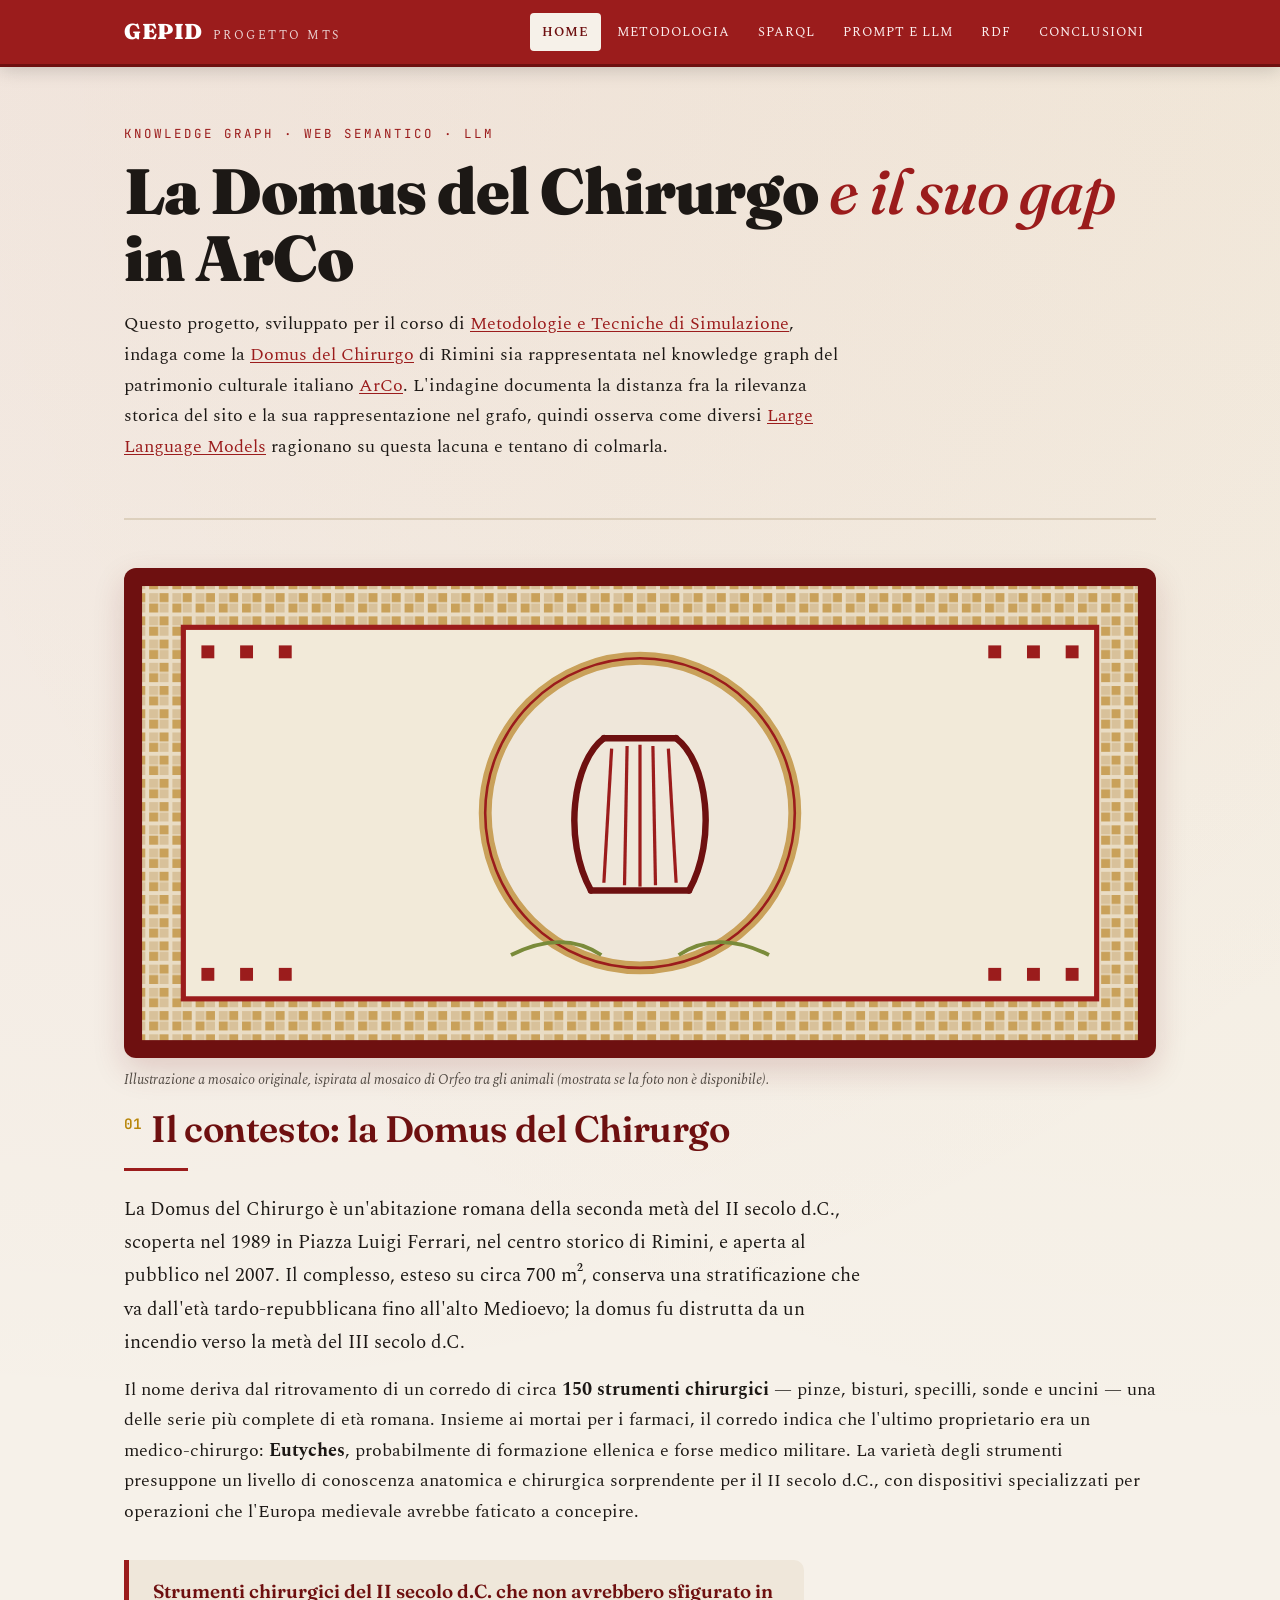
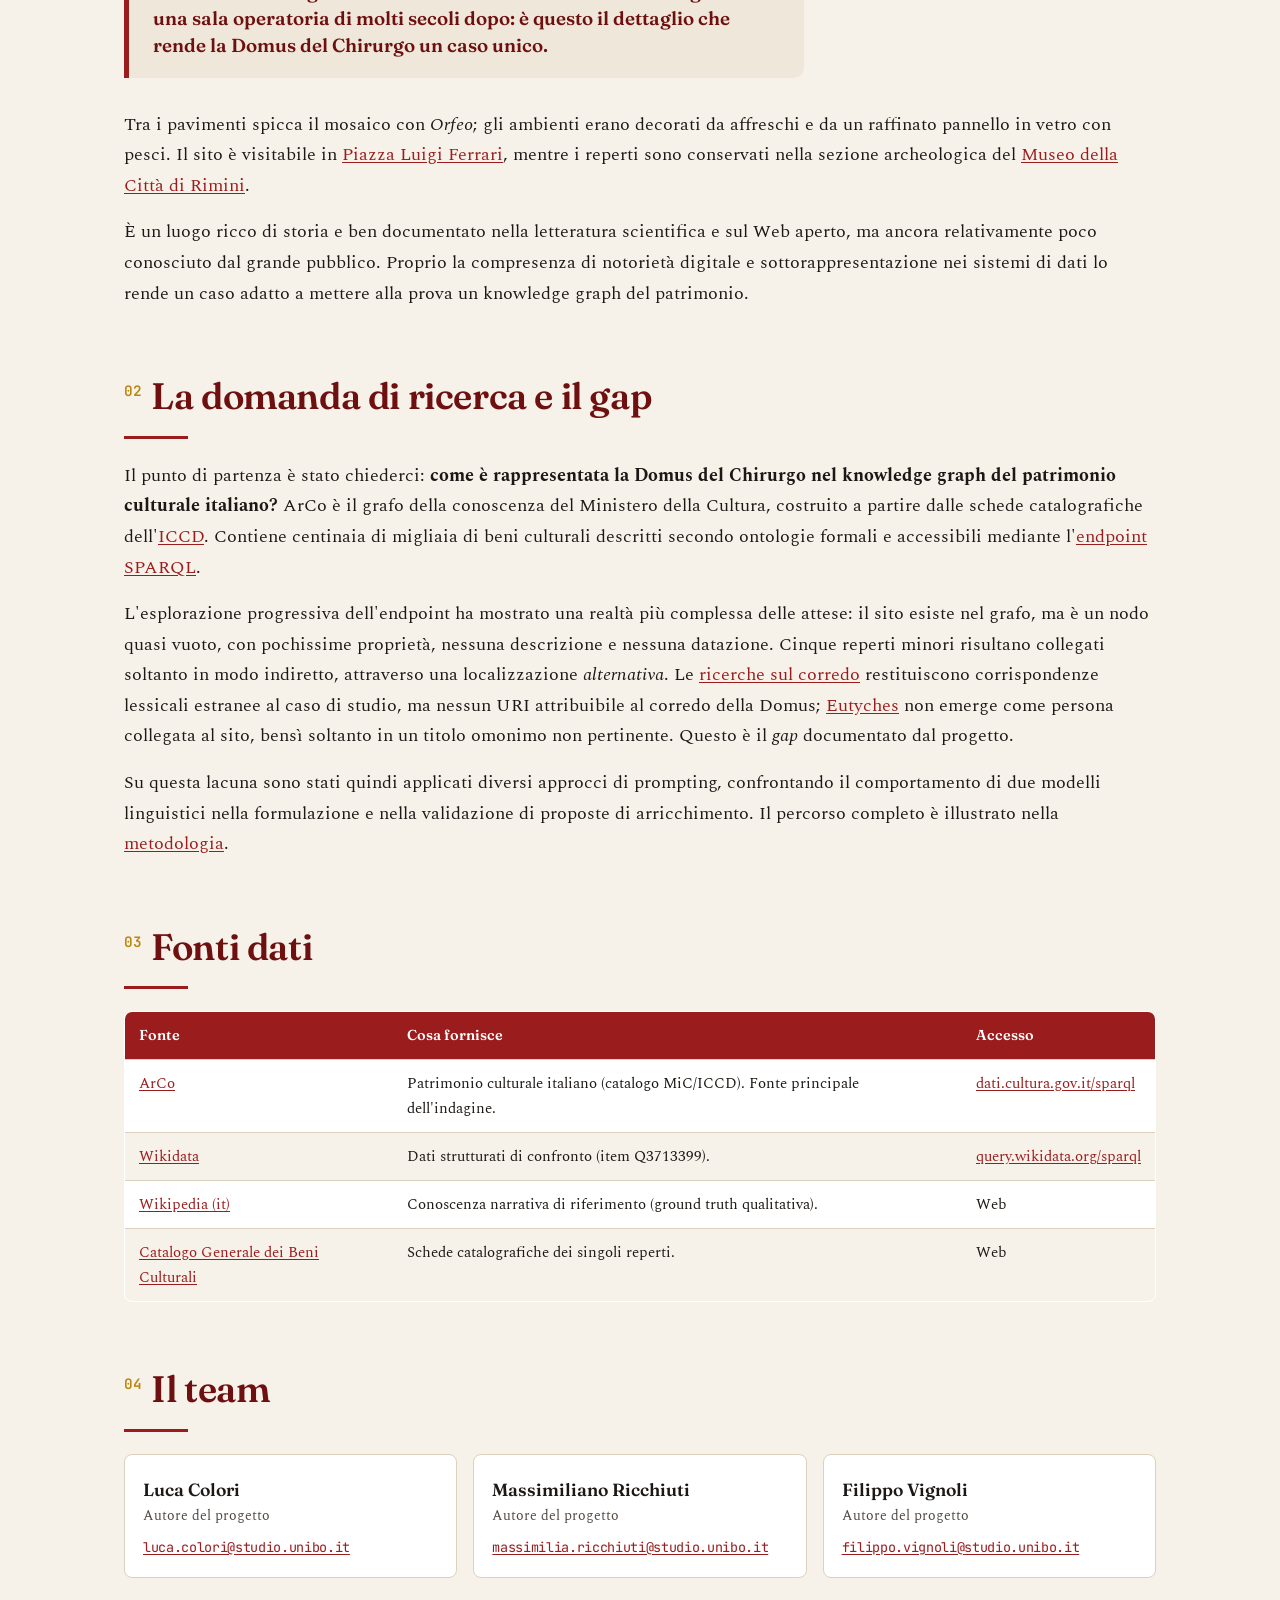
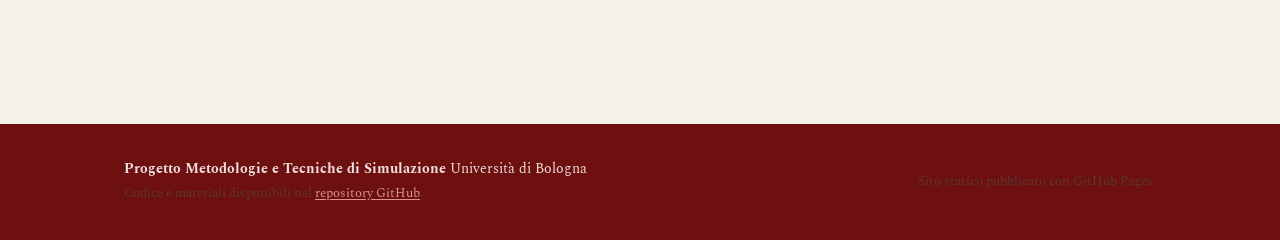
==== index.html @ 4697ddb0 "Add files via upload" ====
<!DOCTYPE html>
<html lang="it">
<head>
  <meta charset="UTF-8">
  <meta name="viewport" content="width=device-width, initial-scale=1.0">
  <title>Progetto GEPID — Home</title>
  <meta name="description" content="Progetto GEPID: la Domus del Chirurgo di Rimini nel knowledge graph ArCo, fra lacune di rappresentazione e Large Language Models.">
  <link rel="stylesheet" href="styles.css">
  <style>
    .intro-lead {
      font-size: 1.18rem;
      line-height: 1.75;
      max-width: 740px;
      color: var(--ink);
    }
    .intro-lead em { color: var(--red-deep); font-style: normal; font-weight: 600; }
    .pull {
      border-left: 5px solid var(--red);
      padding: 18px 24px;
      margin: 32px 0;
      background: var(--paper-2);
      border-radius: 0 10px 10px 0;
      font-size: 1.18rem;
      font-family: var(--display);
      font-weight: 600;
      color: var(--red-deep);
      line-height: 1.45;
      max-width: 680px;
    }
    .domus-figure { margin: 10px 0 6px; }
    .domus-figure img {
      width: 100%; height: auto; max-height: 440px; object-fit: cover;
      border-radius: 12px; display: block;
      box-shadow: 0 12px 32px rgba(110,16,16,.16);
    }
    .domus-figure svg { width: 100%; height: auto; border-radius: 12px; display: block; box-shadow: 0 12px 32px rgba(110,16,16,.16); }
    .domus-figure figcaption {
      font-size: .86rem; color: var(--ink-soft); margin-top: 10px; font-style: italic;
      max-width: 740px;
    }
    .domus-figure figcaption a { font-style: normal; }
  </style>
</head>
<body>
  <a class="skip-link" href="#main-content">Salta al contenuto</a>
  <header class="topbar">
    <div class="topbar-inner">
      <a class="brand" href="index.html"><span class="mark">GEPID</span><span class="sub">Progetto MTS</span></a>
      <button class="nav-toggle" type="button" aria-label="Apri menu">☰</button>
      <nav class="nav" aria-label="Navigazione principale">
        <a href="index.html">Home</a>
        <a href="methodology.html">Metodologia</a>
        <a href="sparql.html">SPARQL</a>
        <a href="prompts.html">Prompt e LLM</a>
        <a href="rdf.html" aria-label="Arricchimento RDF">RDF</a>
        <a href="conclusions.html">Conclusioni</a>
      </nav>
    </div>
  </header>

  <main id="main-content">
    <section class="hero">
      <p class="eyebrow">Knowledge Graph · Web Semantico · LLM</p>
      <h1>La Domus del Chirurgo <span class="accent">e il suo gap</span> in ArCo</h1>
      <p class="lede">
        Questo progetto, sviluppato per il corso di
        <a href="https://www.unibo.it/it/studiare/insegnamenti-competenze-trasversali-moocs/insegnamenti/insegnamento/2025/483945" target="_blank" rel="noopener">Metodologie e Tecniche di Simulazione</a>,
        indaga come la <a href="https://it.wikipedia.org/wiki/Domus_del_chirurgo" target="_blank" rel="noopener">Domus del Chirurgo</a>
        di Rimini sia rappresentata nel knowledge graph del patrimonio culturale italiano
        <a href="https://w3id.org/arco" target="_blank" rel="noopener">ArCo</a>.
        L'indagine documenta la distanza fra la rilevanza storica del sito e la sua rappresentazione nel grafo,
        quindi osserva come diversi
        <a href="https://it.wikipedia.org/wiki/Modello_linguistico_di_grandi_dimensioni" target="_blank" rel="noopener">Large Language Models</a>
        ragionano su questa lacuna e tentano di colmarla.
      </p>
    </section>

    <!-- Se la foto non si carica, compare automaticamente l'illustrazione a mosaico originale. -->
    <figure class="domus-figure" id="domus-photo">
      <img
        src="https://commons.wikimedia.org/wiki/Special:FilePath/Domus%20del%20chirurgo,%20mosaico%20di%20%22Orfeo%20tra%20gli%20animali%22.jpg?width=1200"
        alt="Il mosaico di Orfeo tra gli animali nella Domus del Chirurgo di Rimini"
        loading="lazy"
        onerror="document.getElementById('domus-photo').style.display='none';document.getElementById('domus-illus').style.display='block';">
      <figcaption>
        Il mosaico di <em>Orfeo tra gli animali</em>, nella stanza-studio dove fu rinvenuto il ricco corredo chirurgico.
        Foto di <a href="https://commons.wikimedia.org/wiki/User:Fringio" target="_blank" rel="noopener">Fringio</a>,
        <a href="https://commons.wikimedia.org/wiki/File:Domus_del_chirurgo,_mosaico_di_%22Orfeo_tra_gli_animali%22.jpg" target="_blank" rel="noopener">Wikimedia Commons</a>,
        licenza <a href="https://creativecommons.org/licenses/by-sa/4.0/" target="_blank" rel="license noopener">CC BY-SA 4.0</a>.
      </figcaption>
    </figure>

    <figure class="domus-figure" id="domus-illus" style="display:none;">
      <svg viewBox="0 0 800 380" xmlns="http://www.w3.org/2000/svg" role="img" aria-label="Illustrazione a mosaico con lira, ispirata al mosaico di Orfeo">
        <defs>
          <pattern id="tess" width="18" height="18" patternUnits="userSpaceOnUse">
            <rect width="18" height="18" fill="#e9dcc4"/>
            <rect x="1.5" y="1.5" width="7" height="7" fill="#d8c19a"/>
            <rect x="9.5" y="9.5" width="7" height="7" fill="#d8c19a"/>
            <rect x="9.5" y="1.5" width="7" height="7" fill="#c9a15a"/>
            <rect x="1.5" y="9.5" width="7" height="7" fill="#c9a15a"/>
          </pattern>
        </defs>
        <rect x="0" y="0" width="800" height="380" fill="#6e1010"/>
        <rect x="14" y="14" width="772" height="352" fill="url(#tess)"/>
        <rect x="46" y="46" width="708" height="288" fill="#f2ead9" stroke="#9b1c1c" stroke-width="4"/>
        <g fill="#9b1c1c">
          <rect x="60" y="60" width="10" height="10"/><rect x="90" y="60" width="10" height="10"/><rect x="120" y="60" width="10" height="10"/>
          <rect x="670" y="60" width="10" height="10"/><rect x="700" y="60" width="10" height="10"/><rect x="730" y="60" width="10" height="10"/>
          <rect x="60" y="310" width="10" height="10"/><rect x="90" y="310" width="10" height="10"/><rect x="120" y="310" width="10" height="10"/>
          <rect x="670" y="310" width="10" height="10"/><rect x="700" y="310" width="10" height="10"/><rect x="730" y="310" width="10" height="10"/>
        </g>
        <circle cx="400" cy="190" r="120" fill="#efe7da" stroke="#c9a15a" stroke-width="10"/>
        <circle cx="400" cy="190" r="120" fill="none" stroke="#9b1c1c" stroke-width="2"/>
        <g stroke="#6e1010" stroke-width="5" fill="none" stroke-linecap="round">
          <path d="M362 250 C 340 210, 348 150, 372 132"/>
          <path d="M438 250 C 460 210, 452 150, 428 132"/>
          <line x1="372" y1="132" x2="428" y2="132"/>
          <line x1="362" y1="250" x2="438" y2="250"/>
        </g>
        <g stroke="#9b1c1c" stroke-width="2.5">
          <line x1="378" y1="140" x2="372" y2="244"/>
          <line x1="390" y1="138" x2="388" y2="246"/>
          <line x1="400" y1="137" x2="400" y2="247"/>
          <line x1="410" y1="138" x2="412" y2="246"/>
          <line x1="422" y1="140" x2="428" y2="244"/>
        </g>
        <g stroke="#7a8b3a" stroke-width="3" fill="#8aa043">
          <path d="M300 300 q 40 -20 70 0" fill="none"/>
          <path d="M500 300 q -40 -20 -70 0" fill="none"/>
        </g>
      </svg>
      <figcaption>Illustrazione a mosaico originale, ispirata al mosaico di Orfeo tra gli animali (mostrata se la foto non è disponibile).</figcaption>
    </figure>

    <section id="contesto">
      <h2><span class="num">01</span>Il contesto: la Domus del Chirurgo</h2>
      <hr class="rule">
      <p class="intro-lead">
        La Domus del Chirurgo è un'abitazione romana della seconda metà del II secolo d.C., scoperta nel 1989
        in Piazza Luigi Ferrari, nel centro storico di Rimini, e aperta al pubblico nel 2007. Il complesso,
        esteso su circa 700 m², conserva una stratificazione che va dall'età tardo-repubblicana fino
        all'alto Medioevo; la domus fu distrutta da un incendio verso la metà del III secolo d.C.
      </p>
      <p>
        Il nome deriva dal ritrovamento di un corredo di circa <strong>150 strumenti chirurgici</strong> —
        pinze, bisturi, specilli, sonde e uncini — una delle serie più complete di età romana.
        Insieme ai mortai per i farmaci, il corredo indica che l'ultimo proprietario era un medico-chirurgo:
        <strong>Eutyches</strong>, probabilmente di formazione ellenica e forse medico militare.
        La varietà degli strumenti presuppone un livello di conoscenza anatomica e chirurgica sorprendente
        per il II secolo d.C., con dispositivi specializzati per operazioni che l'Europa medievale avrebbe
        faticato a concepire.
      </p>

      <div class="pull">
        Strumenti chirurgici del II secolo d.C. che non avrebbero sfigurato in una sala operatoria
        di molti secoli dopo: è questo il dettaglio che rende la Domus del Chirurgo un caso unico.
      </div>

      <p>
        Tra i pavimenti spicca il mosaico con <em>Orfeo</em>; gli ambienti erano decorati da affreschi
        e da un raffinato pannello in vetro con pesci. Il sito è visitabile in
        <a href="https://www.comune.rimini.it/vivere-il-comune/luoghi/area-archeologica/domus-del-chirurgo" target="_blank" rel="noopener">Piazza Luigi Ferrari</a>,
        mentre i reperti sono conservati nella sezione archeologica del
        <a href="https://musei.comune.rimini.it/it/musei/museo-della-citta" target="_blank" rel="noopener">Museo della Città di Rimini</a>.
      </p>
      <p>
        È un luogo ricco di storia e ben documentato nella letteratura scientifica e sul Web aperto, ma
        ancora relativamente poco conosciuto dal grande pubblico. Proprio la compresenza di notorietà digitale
        e sottorappresentazione nei sistemi di dati lo rende un caso adatto a mettere alla prova un knowledge graph
        del patrimonio.
      </p>
    </section>

    <section id="progetto">
      <h2><span class="num">02</span>La domanda di ricerca e il gap</h2>
      <hr class="rule">
      <p>
        Il punto di partenza è stato chiederci: <strong>come è rappresentata la Domus del Chirurgo
        nel knowledge graph del patrimonio culturale italiano?</strong>
        ArCo è il grafo della conoscenza del Ministero della Cultura, costruito a partire dalle schede
        catalografiche dell'<a href="https://www.iccd.beniculturali.it" target="_blank" rel="noopener">ICCD</a>.
        Contiene centinaia di migliaia di beni culturali descritti secondo ontologie formali e accessibili mediante
        l'<a href="https://dati.cultura.gov.it/sparql" target="_blank" rel="noopener">endpoint SPARQL</a>.
      </p>
      <p>
        L'esplorazione progressiva dell'endpoint ha mostrato una realtà più complessa delle attese:
        il sito esiste nel grafo, ma è un nodo quasi vuoto, con pochissime proprietà, nessuna descrizione
        e nessuna datazione. Cinque reperti minori risultano collegati soltanto in modo indiretto,
        attraverso una localizzazione <em>alternativa</em>. Le <a href="sparql.html#q4">ricerche sul corredo</a> restituiscono
        corrispondenze lessicali estranee al caso di studio, ma nessun URI attribuibile al corredo della Domus; <a href="sparql.html#q6">Eutyches</a> non emerge come
        persona collegata al sito, bensì soltanto in un titolo omonimo non pertinente.
        Questo è il <em>gap</em> documentato dal progetto.
      </p>
      <p>
        Su questa lacuna sono stati quindi applicati diversi approcci di prompting, confrontando il comportamento
        di due modelli linguistici nella formulazione e nella validazione di proposte di arricchimento.
        Il percorso completo è illustrato nella <a href="methodology.html">metodologia</a>.
      </p>
    </section>

    <section id="fonti">
      <h2><span class="num">03</span>Fonti dati</h2>
      <hr class="rule">
      <div class="table-wrap">
        <table>
          <thead><tr><th>Fonte</th><th>Cosa fornisce</th><th>Accesso</th></tr></thead>
          <tbody>
            <tr>
              <td><a href="https://w3id.org/arco" target="_blank" rel="noopener">ArCo</a></td>
              <td>Patrimonio culturale italiano (catalogo MiC/ICCD). Fonte principale dell'indagine.</td>
              <td><a href="https://dati.cultura.gov.it/sparql" target="_blank" rel="noopener">dati.cultura.gov.it/sparql</a></td>
            </tr>
            <tr>
              <td><a href="https://www.wikidata.org/wiki/Q3713399" target="_blank" rel="noopener">Wikidata</a></td>
              <td>Dati strutturati di confronto (item Q3713399).</td>
              <td><a href="https://query.wikidata.org/sparql" target="_blank" rel="noopener">query.wikidata.org/sparql</a></td>
            </tr>
            <tr>
              <td><a href="https://it.wikipedia.org/wiki/Domus_del_chirurgo" target="_blank" rel="noopener">Wikipedia (it)</a></td>
              <td>Conoscenza narrativa di riferimento (ground truth qualitativa).</td>
              <td>Web</td>
            </tr>
            <tr>
              <td><a href="https://catalogo.beniculturali.it/detail/ArchaeologicalProperty/0800675608" target="_blank" rel="noopener">Catalogo Generale dei Beni Culturali</a></td>
              <td>Schede catalografiche dei singoli reperti.</td>
              <td>Web</td>
            </tr>
          </tbody>
        </table>
      </div>
    </section>


    <section id="team">
      <h2><span class="num">04</span>Il team</h2>
      <hr class="rule">
      <div class="team">
        <div class="member"><div class="name">Luca Colori</div><div class="role">Autore del progetto</div><a class="member-email" href="mailto:luca.colori@studio.unibo.it">luca.colori@studio.unibo.it</a></div>
        <div class="member"><div class="name">Massimiliano Ricchiuti</div><div class="role">Autore del progetto</div><a class="member-email" href="mailto:massimilia.ricchiuti@studio.unibo.it">massimilia.ricchiuti@studio.unibo.it</a></div>
        <div class="member"><div class="name">Filippo Vignoli</div><div class="role">Autore del progetto</div><a class="member-email" href="mailto:filippo.vignoli@studio.unibo.it">filippo.vignoli@studio.unibo.it</a></div>
      </div>
    </section>
  </main>

  <footer>
    <div class="footer-inner">
      <div><strong>Progetto Metodologie e Tecniche di Simulazione</strong> Università di Bologna<br>
      <span class="small">Codice e materiali disponibili nel <a href="https://github.com/paracool/mts-unibo">repository GitHub</a>.</span></div>
      <div class="small">Sito statico pubblicato con GitHub Pages.</div>
    </div>
  </footer>
  <script src="main.js"></script>
</body>
</html>
---- styles.css ----
/* ===========================================================
   GEPID Project — shared stylesheet
   Editorial / scholarly identity in University of Bologna red
   =========================================================== */

@import url('https://fonts.googleapis.com/css2?family=Fraunces:ital,opsz,wght@0,9..144,400;0,9..144,600;0,9..144,900;1,9..144,500&family=Spectral:ital,wght@0,400;0,500;0,600;1,400&family=JetBrains+Mono:wght@400;500;700&display=swap');

:root {
  --ink:        #1c1815;
  --ink-soft:   #514a43;
  --paper:      #f6f1e9;
  --paper-2:    #efe7da;
  --line:       #ddd0bd;
  --red:        #9b1c1c;   /* UniBo oxblood */
  --red-deep:   #6e1010;
  --red-bright: #c0392b;
  --gold:       #b8860b;
  --code-bg:    #211d1a;
  --code-fg:    #f3ede3;
  --todo-bg:    #fff7d6;
  --todo-line:  #d9b94e;
  --maxw:       1080px;
  --serif:      'Spectral', Georgia, serif;
  --display:    'Fraunces', Georgia, serif;
  --mono:       'JetBrains Mono', monospace;
}

* { box-sizing: border-box; }

html { scroll-behavior: smooth; }

body {
  margin: 0;
  font-family: var(--serif);
  font-size: 18px;
  line-height: 1.7;
  color: var(--ink);
  background: var(--paper);
  background-image:
    radial-gradient(circle at 12% -10%, rgba(155,28,28,.07), transparent 45%),
    radial-gradient(circle at 100% 0%, rgba(184,134,11,.06), transparent 40%);
  -webkit-font-smoothing: antialiased;
}

/* ---------- keyboard navigation ---------- */
.skip-link {
  position: fixed;
  z-index: 100;
  top: -80px;
  left: 50%;
  transform: translateX(-50%);
  padding: 9px 16px;
  color: var(--red-deep);
  background: #fff;
  border: 2px solid var(--gold);
  border-radius: 0 0 6px 6px;
  font-family: var(--mono);
  font-size: .8rem;
  font-weight: 700;
}
.skip-link:focus { top: 0; }

/* ---------- top bar / fixed menu ---------- */
.topbar {
  position: sticky;
  top: 0;
  z-index: 50;
  background: var(--red);
  color: #fff;
  border-bottom: 3px solid var(--red-deep);
  box-shadow: 0 2px 18px rgba(0,0,0,.18);
}
.topbar-inner {
  max-width: var(--maxw);
  margin: 0 auto;
  padding: 0 24px;
  display: flex;
  align-items: center;
  justify-content: space-between;
  min-height: 64px;
}
.brand {
  display: flex;
  align-items: baseline;
  gap: 10px;
  text-decoration: none;
  color: #fff;
}
.brand .mark {
  font-family: var(--display);
  font-weight: 900;
  font-size: 1.35rem;
  letter-spacing: .5px;
}
.brand .sub {
  font-size: .72rem;
  letter-spacing: 2.5px;
  text-transform: uppercase;
  opacity: .8;
}
.nav {
  display: flex;
  gap: 4px;
  flex-wrap: nowrap;
}
.nav a {
  color: #fbeeee;
  text-decoration: none;
  font-size: .82rem;
  white-space: nowrap;
  letter-spacing: 1px;
  text-transform: uppercase;
  padding: 8px 12px;
  border-radius: 4px;
  transition: background .15s, color .15s;
}
.nav a:hover { background: rgba(255,255,255,.14); }
.nav a.active {
  background: var(--paper);
  color: var(--red-deep);
  font-weight: 600;
}
.nav-toggle {
  display: none;
  flex: 0 0 44px;
  width: 44px;
  background: transparent;
  border: 1.5px solid rgba(255,255,255,.6);
  color: #fff;
  font-size: 1.2rem;
  border-radius: 5px;
  padding: 4px 10px;
  cursor: pointer;
}

/* ---------- layout ---------- */
main {
  max-width: var(--maxw);
  margin: 0 auto;
  padding: 56px 24px 90px;
}
.lede { max-width: 720px; }

section { margin-bottom: 56px; }
section[id] { scroll-margin-top: 88px; }

/* ---------- hero ---------- */
.hero {
  border-bottom: 2px solid var(--line);
  padding-bottom: 40px;
  margin-bottom: 48px;
}
.eyebrow {
  font-family: var(--mono);
  font-size: .78rem;
  letter-spacing: 3px;
  text-transform: uppercase;
  color: var(--red);
  margin: 0 0 14px;
}
h1 {
  font-family: var(--display);
  font-weight: 900;
  font-size: clamp(2.4rem, 6vw, 4rem);
  line-height: 1.04;
  letter-spacing: -1px;
  margin: 0 0 18px;
  color: var(--ink);
}
h1 .accent { color: var(--red); font-style: italic; font-weight: 500; }

h2 {
  font-family: var(--display);
  font-weight: 600;
  font-size: clamp(1.6rem, 3.5vw, 2.3rem);
  letter-spacing: -.4px;
  margin: 0 0 8px;
  color: var(--red-deep);
}
h2 .num {
  font-family: var(--mono);
  font-size: .9rem;
  color: var(--gold);
  vertical-align: super;
  margin-right: 10px;
}
h3 {
  font-family: var(--display);
  font-weight: 600;
  font-size: 1.25rem;
  margin: 32px 0 6px;
  color: var(--ink);
}
.rule {
  width: 64px;
  height: 3px;
  background: var(--red);
  border: none;
  margin: 0 0 22px;
}

p { margin: 0 0 16px; }
a { color: var(--red); text-decoration: underline; text-underline-offset: 2px; }
a:hover { color: var(--red-bright); }
a:focus-visible,
button:focus-visible {
  outline: 3px solid var(--gold);
  outline-offset: 3px;
}

.small { color: var(--ink-soft); font-size: .88rem; }

ul, ol { padding-left: 1.3em; }
li { margin-bottom: 6px; }

/* ---------- team grid ---------- */
.team {
  display: grid;
  grid-template-columns: repeat(3, minmax(0, 1fr));
  align-items: stretch;
  gap: 16px;
  margin-top: 8px;
}
.member {
  min-width: 0;
  display: flex;
  flex-direction: column;
  justify-content: flex-start;
  background: #fff;
  border: 1px solid var(--line);
  border-radius: 8px;
  padding: 20px 18px 18px;
}
.member .name { font-family: var(--display); font-weight: 600; font-size: 1.1rem; }
.member .role { margin-bottom: 7px; font-size: .9rem; color: var(--ink-soft); }
.member-email {
  display: block;
  max-width: 100%;
  white-space: nowrap;
  font-family: var(--mono);
  font-size: clamp(.72rem, 1.15vw, .84rem);
  letter-spacing: -.025em;
}

/* ---------- cards / quick links ---------- */
.cards {
  display: grid;
  grid-template-columns: repeat(auto-fit, minmax(230px, 1fr));
  gap: 18px;
  margin-top: 26px;
}
.card {
  display: block;
  text-decoration: none;
  color: var(--ink);
  background: #fff;
  border: 1px solid var(--line);
  border-radius: 10px;
  padding: 22px;
  transition: transform .15s, box-shadow .15s, border-color .15s;
}
.card:hover {
  transform: translateY(-3px);
  box-shadow: 0 10px 26px rgba(110,16,16,.13);
  border-color: var(--red);
}
.card .k {
  font-family: var(--mono);
  font-size: .72rem;
  letter-spacing: 2px;
  color: var(--gold);
  text-transform: uppercase;
}
.card .t { font-family: var(--display); font-weight: 600; font-size: 1.25rem; margin: 4px 0 6px; color: var(--red-deep); }
.card .d { font-size: .92rem; color: var(--ink-soft); }

/* ---------- code blocks ---------- */
figure.code { margin: 22px 0; }
figure.code figcaption {
  font-family: var(--mono);
  font-size: .76rem;
  letter-spacing: 1px;
  text-transform: uppercase;
  color: var(--code-fg);
  background: var(--red-deep);
  padding: 8px 16px;
  border-radius: 8px 8px 0 0;
  display: flex;
  justify-content: space-between;
  align-items: center;
}
figure.code figcaption a {
  color: inherit;
  text-decoration-color: rgba(255,255,255,.55);
}
figure.code figcaption a:hover { color: #fff; }
figure.code figcaption .tag {
  background: rgba(255,255,255,.15);
  border-radius: 20px;
  padding: 2px 10px;
  font-size: .68rem;
}
pre {
  margin: 0;
  background: var(--code-bg);
  color: var(--code-fg);
  padding: 18px 18px;
  border-radius: 0 0 8px 8px;
  overflow-x: auto;
  font-family: var(--mono);
  font-size: .86rem;
  line-height: 1.55;
}
pre code { font-family: inherit; }
:not(pre) > code {
  font-family: var(--mono);
  font-size: .85em;
  background: var(--paper-2);
  border: 1px solid var(--line);
  border-radius: 4px;
  padding: 1px 6px;
}
.kw { color: #ff8a7a; font-weight: 700; }      /* SPARQL keywords */
.pre { color: #ffd479; }                         /* PREFIX names */
.var { color: #8fd3ff; }                         /* ?variables */
.cmt { color: #9b958b; font-style: italic; }     /* comments */
.str { color: #b6e3a6; }                         /* strings */

/* ---------- todo / placeholder callout ---------- */
.todo {
  background: var(--todo-bg);
  border: 1px dashed var(--todo-line);
  border-left: 5px solid var(--todo-line);
  border-radius: 8px;
  padding: 16px 18px;
  margin: 18px 0;
  font-size: .95rem;
}
.todo::before {
  content: "✎ DA COMPLETARE";
  display: block;
  font-family: var(--mono);
  font-size: .7rem;
  letter-spacing: 2px;
  color: #8a6d00;
  margin-bottom: 6px;
  font-weight: 700;
}
.todo p:last-child { margin-bottom: 0; }

/* ---------- info / note ---------- */
.note {
  border-left: 4px solid var(--red);
  background: var(--paper-2);
  padding: 14px 18px;
  border-radius: 0 8px 8px 0;
  margin: 18px 0;
  font-size: .96rem;
}
.note strong { color: var(--red-deep); }

/* ---------- tables ---------- */
.table-wrap { overflow-x: auto; margin: 20px 0; }
table {
  border-collapse: collapse;
  width: 100%;
  font-size: .92rem;
  background: #fff;
  border: 1px solid var(--line);
  border-radius: 8px;
  overflow: hidden;
}
th, td { text-align: left; padding: 11px 14px; border-bottom: 1px solid var(--line); vertical-align: top; }
th { background: var(--red); color: #fff; font-family: var(--display); font-weight: 600; font-size: .9rem; }
tr:last-child td { border-bottom: none; }
tr:nth-child(even) td { background: var(--paper); }

/* ---------- pill / keyword checklist ---------- */
.pills { display: flex; flex-wrap: wrap; gap: 8px; margin: 14px 0 4px; }
.pill {
  font-family: var(--mono);
  font-size: .78rem;
  background: #fff;
  border: 1px solid var(--red);
  color: var(--red-deep);
  border-radius: 20px;
  padding: 5px 13px;
}
.pill.done { background: var(--red); color: #fff; }

/* ---------- keyword rationale box ---------- */
.kwbox {
  background: #fff;
  border: 1px solid var(--line);
  border-left: 5px solid var(--gold);
  border-radius: 8px;
  padding: 14px 18px;
  margin: 0 0 20px;
}
.kwbox .lbl {
  font-family: var(--mono);
  font-size: .7rem;
  letter-spacing: 2px;
  text-transform: uppercase;
  color: var(--gold);
  display: block;
  margin-bottom: 9px;
  font-weight: 700;
}
.kwbox .why { margin: 12px 0 0; font-size: .95rem; }
.kwbox .why strong { color: var(--red-deep); }

/* ---------- run-on-endpoint link ---------- */
.runlink {
  display: inline-flex;
  align-items: center;
  gap: 8px;
  margin: 14px 0 4px;
  padding: 9px 16px;
  background: var(--red);
  color: #fff !important;
  text-decoration: none;
  border-radius: 6px;
  font-family: var(--mono);
  font-size: .78rem;
  letter-spacing: .5px;
  transition: background .15s, transform .15s;
}
.runlink:hover { background: var(--red-deep); transform: translateY(-1px); color: #fff !important; }
.runlink::before { content: "\25B6"; font-size: .65rem; }

/* ---------- verified result samples ---------- */
#query-index { scroll-margin-top: 88px; }
.result-sample {
  margin: 20px 0 14px;
  padding: 16px 18px 18px;
  background: #fff;
  border: 1px solid var(--line);
  border-top: 4px solid var(--gold);
  border-radius: 8px;
}
.result-sample-head {
  display: flex;
  flex-wrap: wrap;
  align-items: baseline;
  justify-content: space-between;
  gap: 8px 16px;
}
.result-sample-head .lbl {
  color: var(--red-deep);
  font-family: var(--mono);
  font-size: .72rem;
  font-weight: 700;
  letter-spacing: 1.8px;
  text-transform: uppercase;
}
.result-count {
  color: var(--ink-soft);
  font-family: var(--mono);
  font-size: .7rem;
}
.result-sample > .small { margin: 8px 0 0; }
.result-sample .table-wrap { margin: 13px 0 0; }
.results-table {
  min-width: 760px;
  font-size: .8rem;
  line-height: 1.4;
}
.results-table th { background: var(--red-deep); }
.results-table td { padding: 10px 12px; }
.results-table code {
  padding: 0;
  white-space: normal;
  color: inherit;
  background: transparent;
  border: 0;
  font-size: .74rem;
}
.results-table .result-uri { width: 38%; }
.results-table .result-uri code {
  overflow-wrap: anywhere;
  word-break: break-word;
}
.back-link {
  margin: 16px 0 0;
  text-align: right;
  font-family: var(--mono);
  font-size: .75rem;
}
.back-link a { text-decoration: none; }
.back-link a:hover { text-decoration: underline; }

/* ---------- result comment ---------- */
.rescomment {
  border-left: 4px solid var(--gold);
  background: var(--paper-2);
  padding: 12px 18px;
  border-radius: 0 8px 8px 0;
  margin: 14px 0 0;
  font-size: .95rem;
}
.rescomment .lbl {
  font-family: var(--mono);
  font-size: .68rem;
  letter-spacing: 2px;
  text-transform: uppercase;
  color: #8a6d00;
  display: block;
  margin-bottom: 5px;
  font-weight: 700;
}
.rescomment p:last-child { margin-bottom: 0; }

/* ---------- step list ---------- */
.steps { counter-reset: step; list-style: none; padding: 0; }
.steps > li {
  counter-increment: step;
  position: relative;
  padding: 0 0 22px 54px;
  border-left: 2px solid var(--line);
  margin-left: 18px;
}
.steps > li::before {
  content: counter(step);
  position: absolute;
  left: -19px; top: -2px;
  width: 36px; height: 36px;
  background: var(--red);
  color: #fff;
  border-radius: 50%;
  display: grid; place-items: center;
  font-family: var(--display); font-weight: 700;
}
.steps > li:last-child { border-left-color: transparent; }

/* ---------- RDF workflow and graph ---------- */
.rdf-workflow {
  list-style: none;
  padding: 0;
  margin: 24px 0 0;
  display: grid;
  grid-template-columns: repeat(4, minmax(0, 1fr));
  gap: 14px;
}
.rdf-workflow li {
  position: relative;
  margin: 0;
  min-height: 178px;
  padding: 20px 18px 18px;
  background: #fff;
  border: 1px solid var(--line);
  border-top: 4px solid var(--red);
  border-radius: 9px;
}
.rdf-workflow li:not(:last-child)::after {
  content: "→";
  position: absolute;
  z-index: 2;
  top: 67px;
  right: -22px;
  width: 28px;
  height: 28px;
  display: grid;
  place-items: center;
  color: var(--red-deep);
  background: var(--paper);
  font-family: var(--display);
  font-weight: 900;
}
.workflow-num {
  display: grid;
  place-items: center;
  width: 30px;
  height: 30px;
  margin-bottom: 10px;
  border-radius: 50%;
  color: #fff;
  background: var(--red);
  font-family: var(--mono);
  font-size: .75rem;
  font-weight: 700;
}
.rdf-workflow strong,
.rdf-workflow strong a,
.rdf-workflow li > span:last-child {
  display: block;
}
.rdf-workflow strong {
  margin-bottom: 7px;
  font-family: var(--display);
  font-size: 1.03rem;
}
.rdf-workflow li > span:last-child {
  color: var(--ink-soft);
  font-size: .88rem;
  line-height: 1.45;
}
.rdf-graph {
  margin: 28px 0;
  padding: 24px;
  overflow: hidden;
  background: #fff;
  border: 1px solid var(--line);
  border-radius: 12px;
  box-shadow: 0 10px 28px rgba(110,16,16,.08);
}
.rdf-graph figcaption {
  margin-bottom: 20px;
  color: var(--red-deep);
  font-family: var(--display);
  font-size: 1.2rem;
  font-weight: 600;
}
.graph-label {
  margin: 24px 0 9px;
  color: var(--gold);
  font-family: var(--mono);
  font-size: .7rem;
  font-weight: 700;
  letter-spacing: 1.5px;
  text-transform: uppercase;
}
.rdf-path {
  display: grid;
  grid-template-columns: minmax(140px, 1fr) minmax(130px, .85fr) minmax(140px, 1fr) minmax(90px, .7fr) minmax(140px, 1fr);
  align-items: center;
  gap: 10px;
}
.rdf-path-direct {
  grid-template-columns: minmax(160px, 1fr) minmax(210px, 1.2fr) minmax(160px, 1fr);
  padding-top: 2px;
}
.rdf-node {
  display: flex;
  min-height: 92px;
  padding: 14px;
  flex-direction: column;
  justify-content: center;
  text-align: center;
  text-decoration: none;
  color: var(--ink);
  background: var(--paper);
  border: 2px solid var(--red);
  border-radius: 9px;
}
.rdf-node:hover {
  color: var(--ink);
  background: var(--paper-2);
}
.rdf-node-middle {
  border-color: var(--gold);
}
.rdf-node span {
  color: var(--ink-soft);
  font-family: var(--mono);
  font-size: .67rem;
  letter-spacing: 1.2px;
  text-transform: uppercase;
}
.rdf-node strong {
  margin-top: 3px;
  color: var(--red-deep);
  font-family: var(--display);
  line-height: 1.25;
}
.rdf-edge {
  display: flex;
  min-width: 0;
  flex-direction: column;
  align-items: center;
  text-align: center;
  color: var(--ink-soft);
}
.rdf-edge code {
  max-width: 100%;
  overflow-wrap: anywhere;
  font-size: .66rem;
  line-height: 1.35;
}
.rdf-edge b {
  color: var(--red);
  font-family: var(--display);
  font-size: 1.7rem;
  line-height: 1;
}
.rdf-edge-direct b {
  color: var(--gold);
}
.artifact-links {
  display: grid;
  grid-template-columns: repeat(3, minmax(0, 1fr));
  gap: 16px;
  margin: 22px 0;
}
.artifact-links .card .k,
.artifact-links .card .t,
.artifact-links .card .d {
  display: block;
}

/* ---------- footer ---------- */
footer {
  background: var(--red-deep);
  color: #f0dede;
  font-size: .88rem;
}
.footer-inner {
  max-width: var(--maxw);
  margin: 0 auto;
  padding: 34px 24px;
  display: flex;
  flex-wrap: wrap;
  gap: 20px;
  justify-content: space-between;
  align-items: center;
}
footer a { color: #ffd0c4; }
.footer-inner .small { opacity: .7; font-size: .8rem; }

/* ---------- responsive ---------- */
@media (max-width: 960px) {
  .team { grid-template-columns: 1fr; }
  .member-email {
    width: max-content;
    font-size: .84rem;
  }
}

@media (max-width: 360px) {
  .member-email {
    width: auto;
    white-space: normal;
    overflow-wrap: anywhere;
    word-break: break-word;
  }
}

@media (max-width: 1040px) {
  .nav {
    display: none;
    position: absolute;
    top: 64px; left: 0; right: 0;
    flex-direction: column;
    background: var(--red);
    padding: 8px 16px 16px;
    border-bottom: 3px solid var(--red-deep);
  }
  .nav.open { display: flex; }
  .nav a { padding: 12px 10px; border-bottom: 1px solid rgba(255,255,255,.12); }
  .nav-toggle { display: inline-block; }
  body { font-size: 17px; }
  .rdf-workflow,
  .artifact-links { grid-template-columns: 1fr; }
  .rdf-workflow li { min-height: auto; }
  .rdf-workflow li:not(:last-child)::after {
    content: "↓";
    top: auto;
    right: 50%;
    bottom: -22px;
    transform: translateX(50%);
  }
  .rdf-graph { padding: 18px 14px; }
  .rdf-path,
  .rdf-path-direct { grid-template-columns: 1fr; gap: 8px; }
  .rdf-edge b { transform: rotate(90deg); }
}
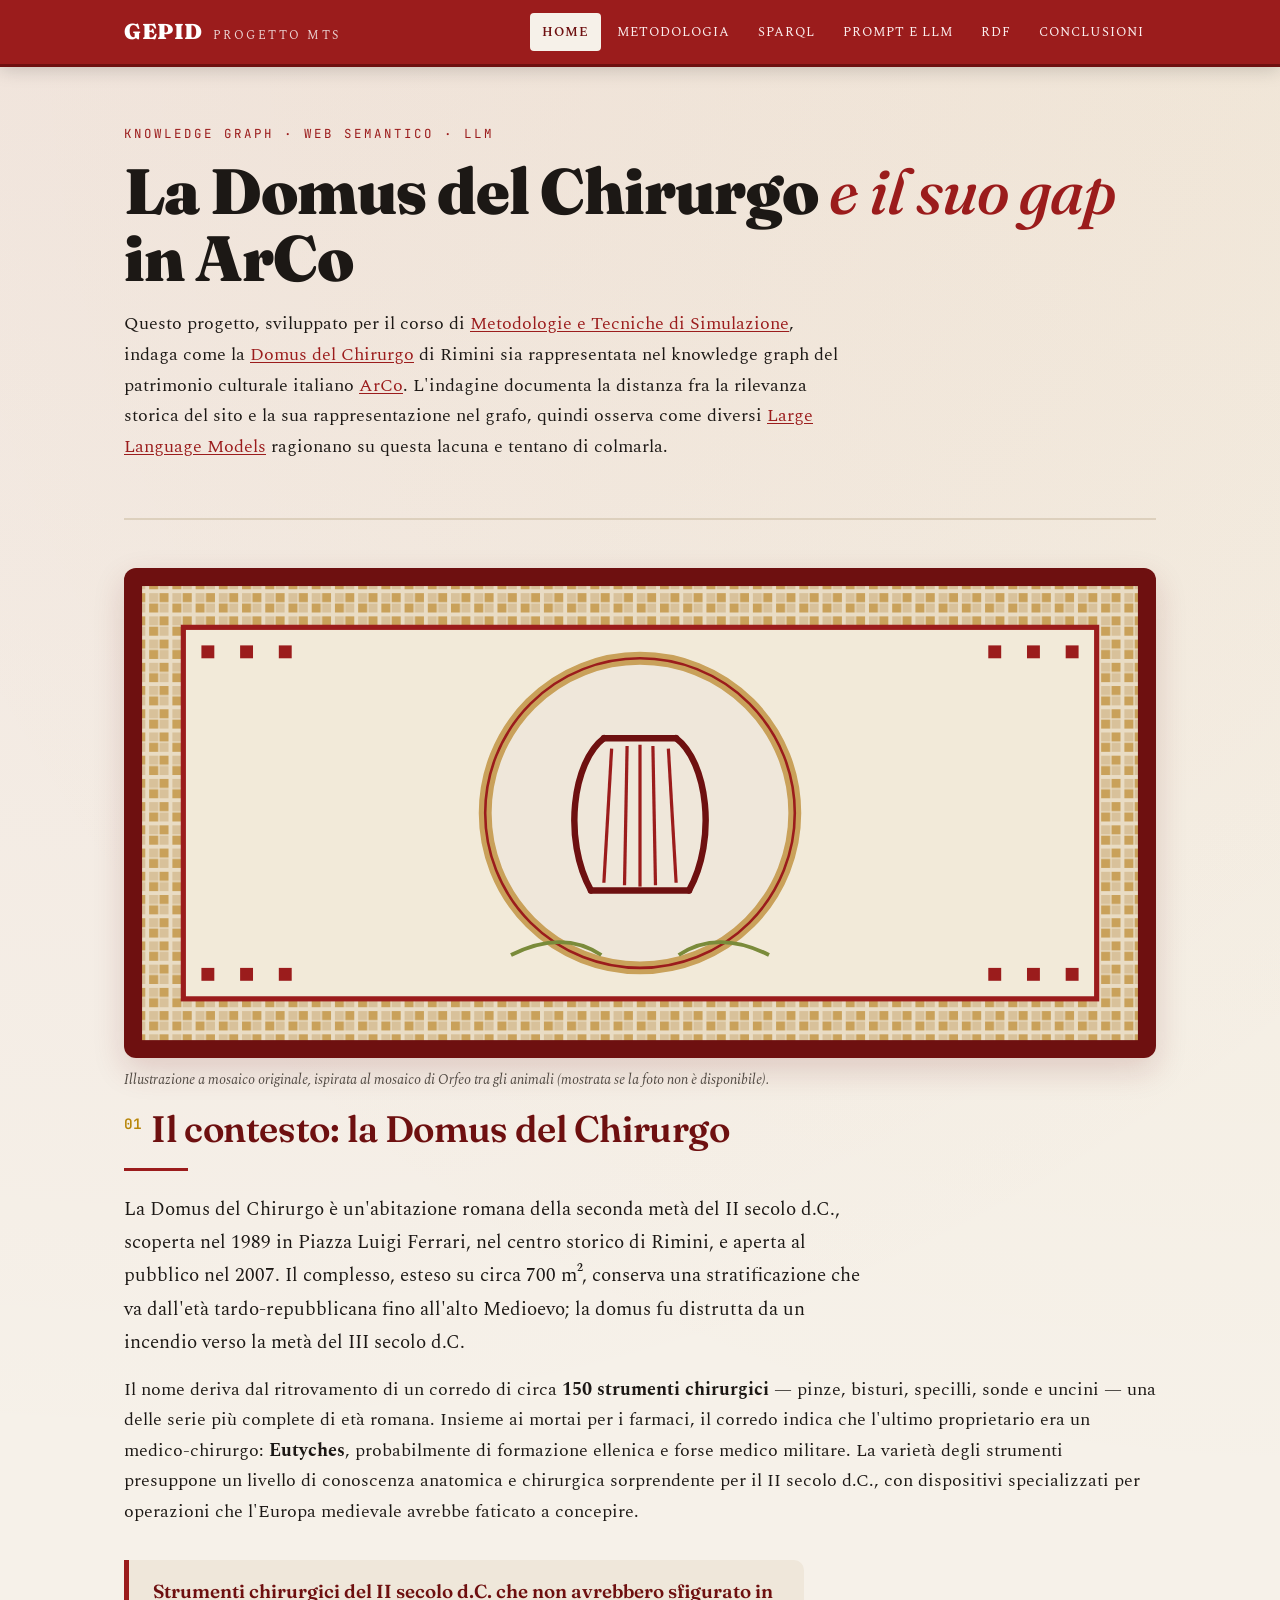
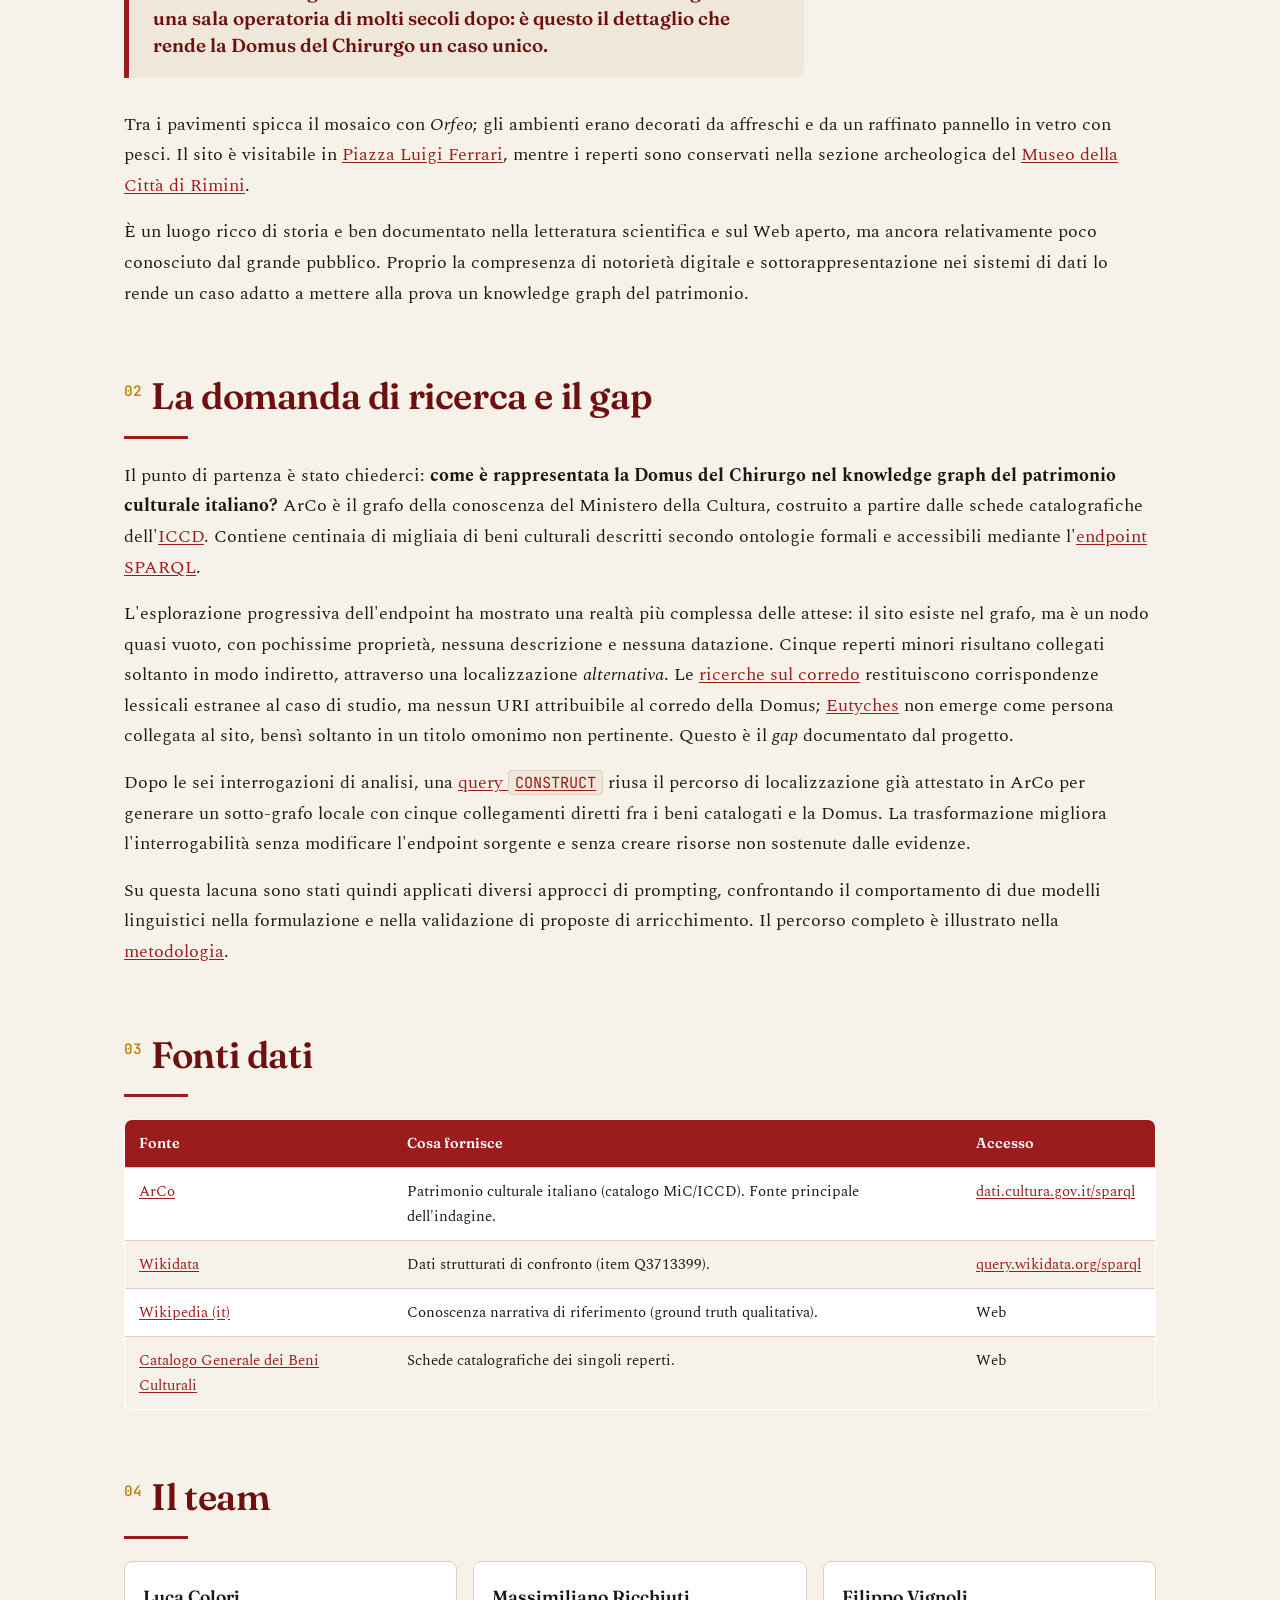
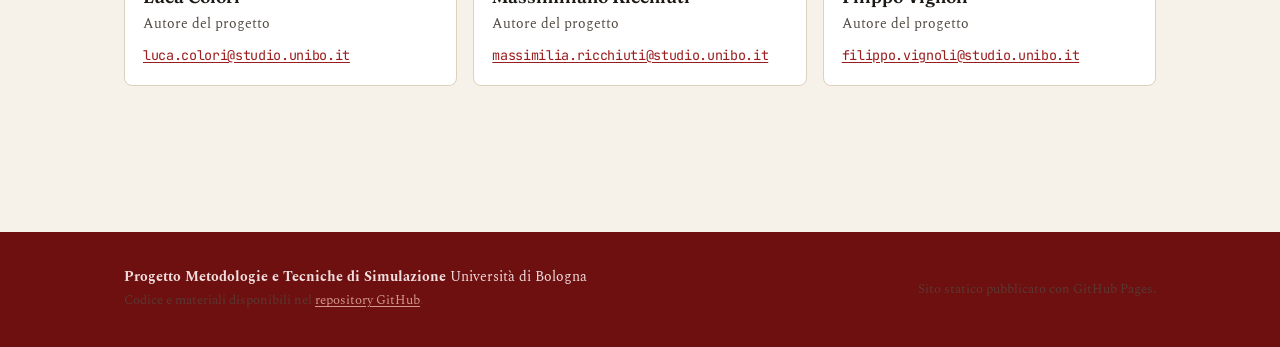
==== commit 0146fbc4: "Add SPARQL CONSTRUCT for Domus site links" ====
--- a/index.html
+++ b/index.html
@@ -193,6 +193,12 @@
         Questo è il <em>gap</em> documentato dal progetto.
       </p>
       <p>
+        Dopo le sei interrogazioni di analisi, una <a href="sparql.html#q7">query <code>CONSTRUCT</code></a>
+        riusa il percorso di localizzazione già attestato in ArCo per generare un sotto-grafo locale con cinque
+        collegamenti diretti fra i beni catalogati e la Domus. La trasformazione migliora l'interrogabilità senza
+        modificare l'endpoint sorgente e senza creare risorse non sostenute dalle evidenze.
+      </p>
+      <p>
         Su questa lacuna sono stati quindi applicati diversi approcci di prompting, confrontando il comportamento
         di due modelli linguistici nella formulazione e nella validazione di proposte di arricchimento.
         Il percorso completo è illustrato nella <a href="methodology.html">metodologia</a>.
@@ -246,7 +252,7 @@
   <footer>
     <div class="footer-inner">
       <div><strong>Progetto Metodologie e Tecniche di Simulazione</strong> Università di Bologna<br>
-      <span class="small">Codice e materiali disponibili nel <a href="https://github.com/paracool/mts-unibo">repository GitHub</a>.</span></div>
+      <span class="small">Codice e materiali disponibili nel <a href="https://github.com/massimilianoricchiuti/Metodologie-e-Tecniche-di-Simulazione">repository GitHub</a>.</span></div>
       <div class="small">Sito statico pubblicato con GitHub Pages.</div>
     </div>
   </footer>
@@ -254,4 +260,3 @@
 </body>
 </html>
 
-
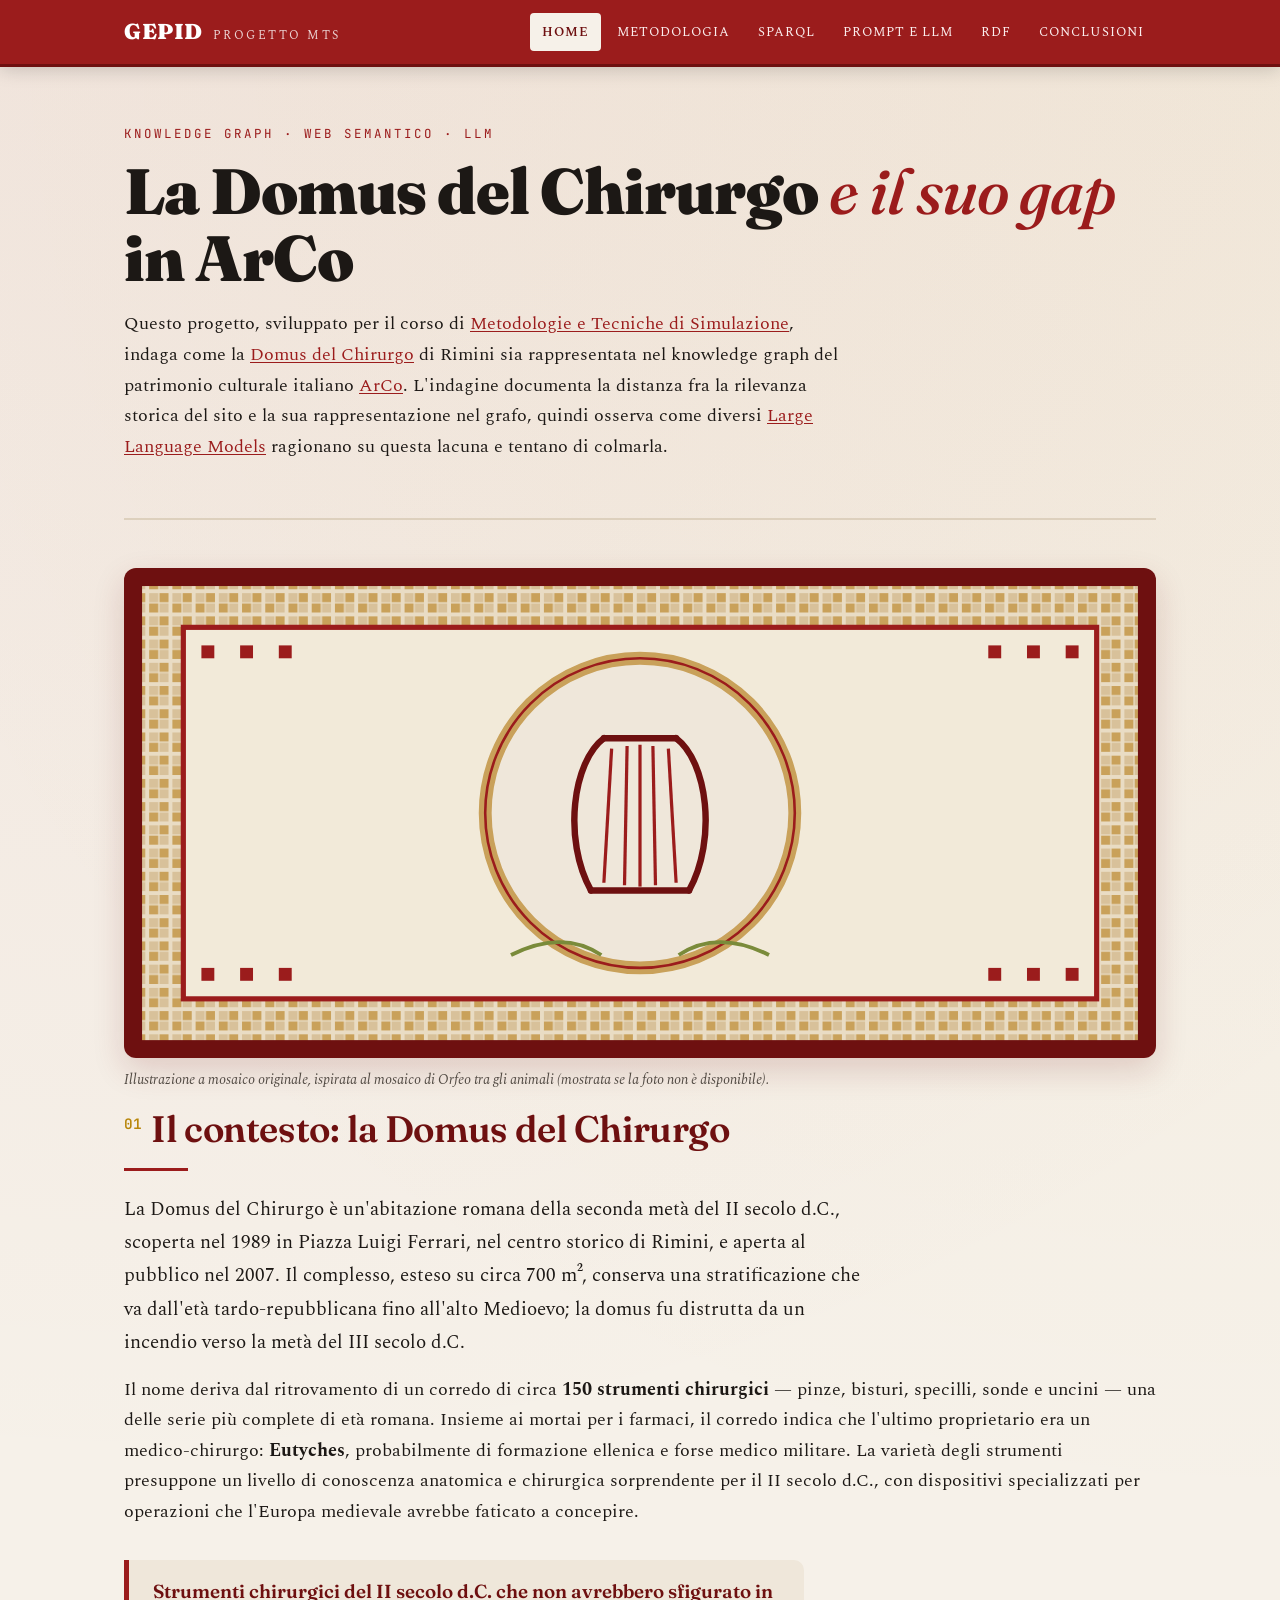
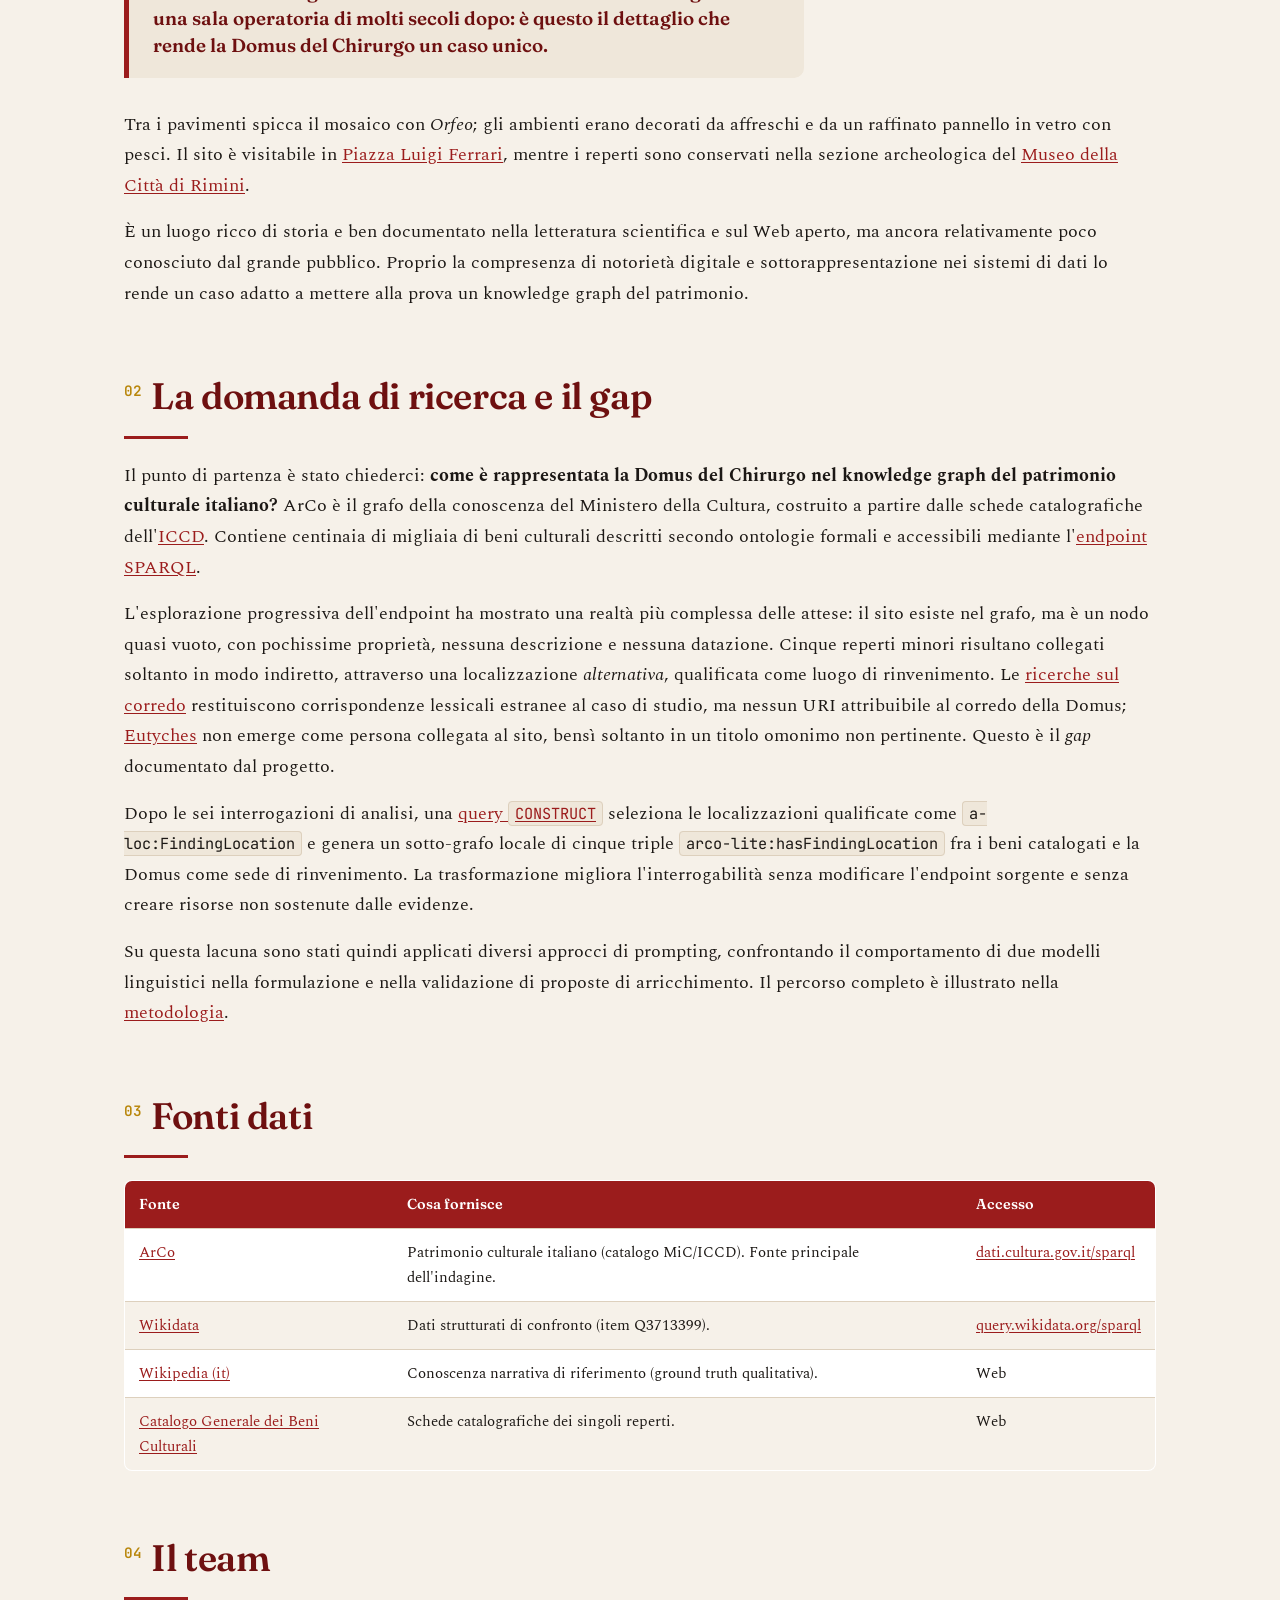
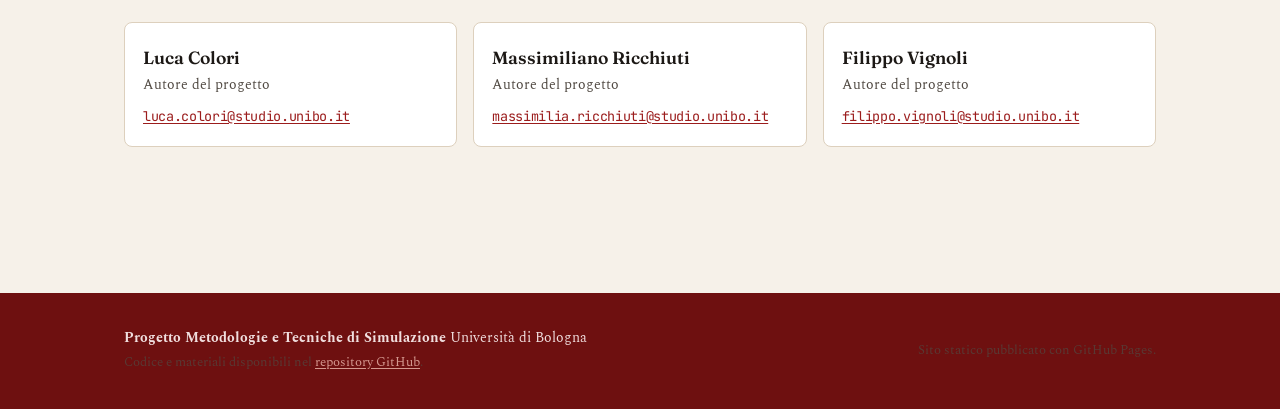
==== commit 4848403a: "Riusa hasFindingLocation e allinea query, RDF e documentazione La Q3 espone il tipo delle localizzaz" ====
--- a/index.html
+++ b/index.html
@@ -187,15 +187,15 @@
         L'esplorazione progressiva dell'endpoint ha mostrato una realtà più complessa delle attese:
         il sito esiste nel grafo, ma è un nodo quasi vuoto, con pochissime proprietà, nessuna descrizione
         e nessuna datazione. Cinque reperti minori risultano collegati soltanto in modo indiretto,
-        attraverso una localizzazione <em>alternativa</em>. Le <a href="sparql.html#q4">ricerche sul corredo</a> restituiscono
+        attraverso una localizzazione <em>alternativa</em>, qualificata come luogo di rinvenimento. Le <a href="sparql.html#q4">ricerche sul corredo</a> restituiscono
         corrispondenze lessicali estranee al caso di studio, ma nessun URI attribuibile al corredo della Domus; <a href="sparql.html#q6">Eutyches</a> non emerge come
         persona collegata al sito, bensì soltanto in un titolo omonimo non pertinente.
         Questo è il <em>gap</em> documentato dal progetto.
       </p>
       <p>
         Dopo le sei interrogazioni di analisi, una <a href="sparql.html#q7">query <code>CONSTRUCT</code></a>
-        riusa il percorso di localizzazione già attestato in ArCo per generare un sotto-grafo locale con cinque
-        collegamenti diretti fra i beni catalogati e la Domus. La trasformazione migliora l'interrogabilità senza
+        seleziona le localizzazioni qualificate come <code>a-loc:FindingLocation</code> e genera un sotto-grafo locale di cinque
+        triple <code>arco-lite:hasFindingLocation</code> fra i beni catalogati e la Domus come sede di rinvenimento. La trasformazione migliora l'interrogabilità senza
         modificare l'endpoint sorgente e senza creare risorse non sostenute dalle evidenze.
       </p>
       <p>
